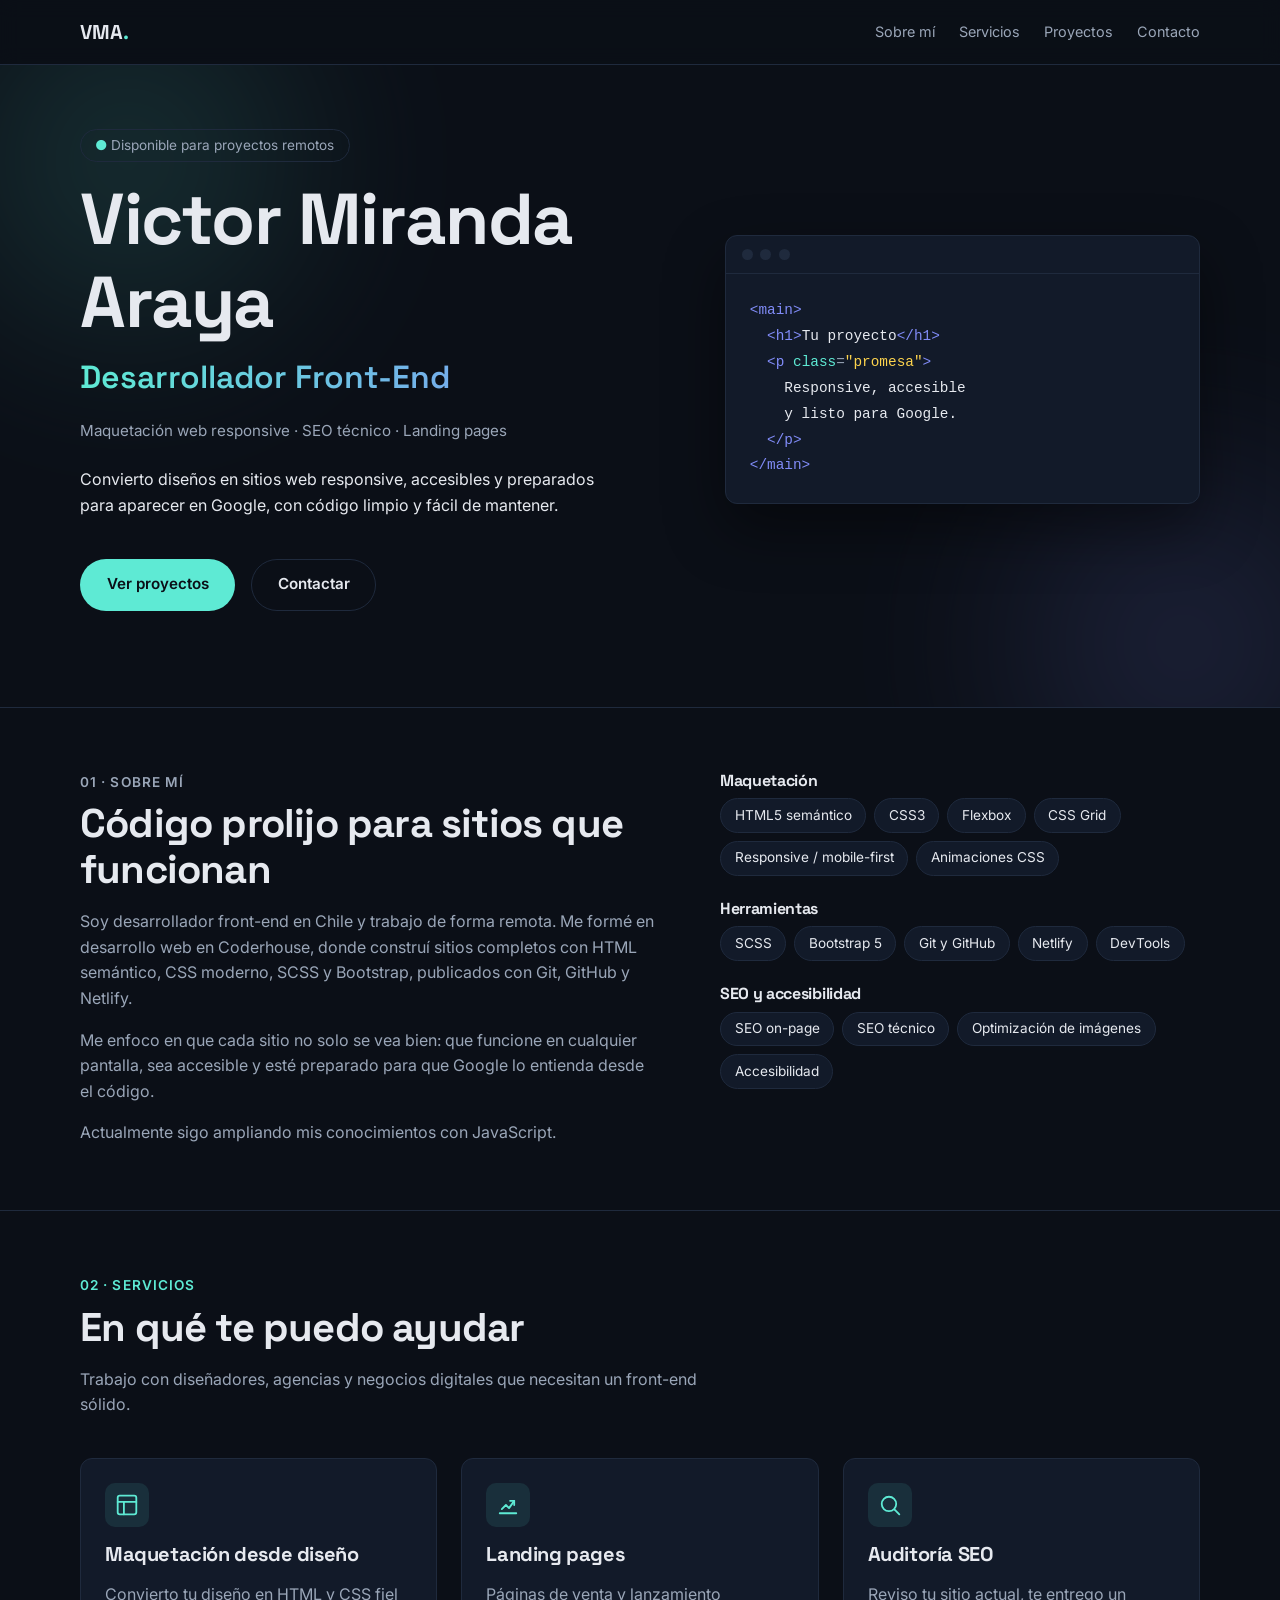
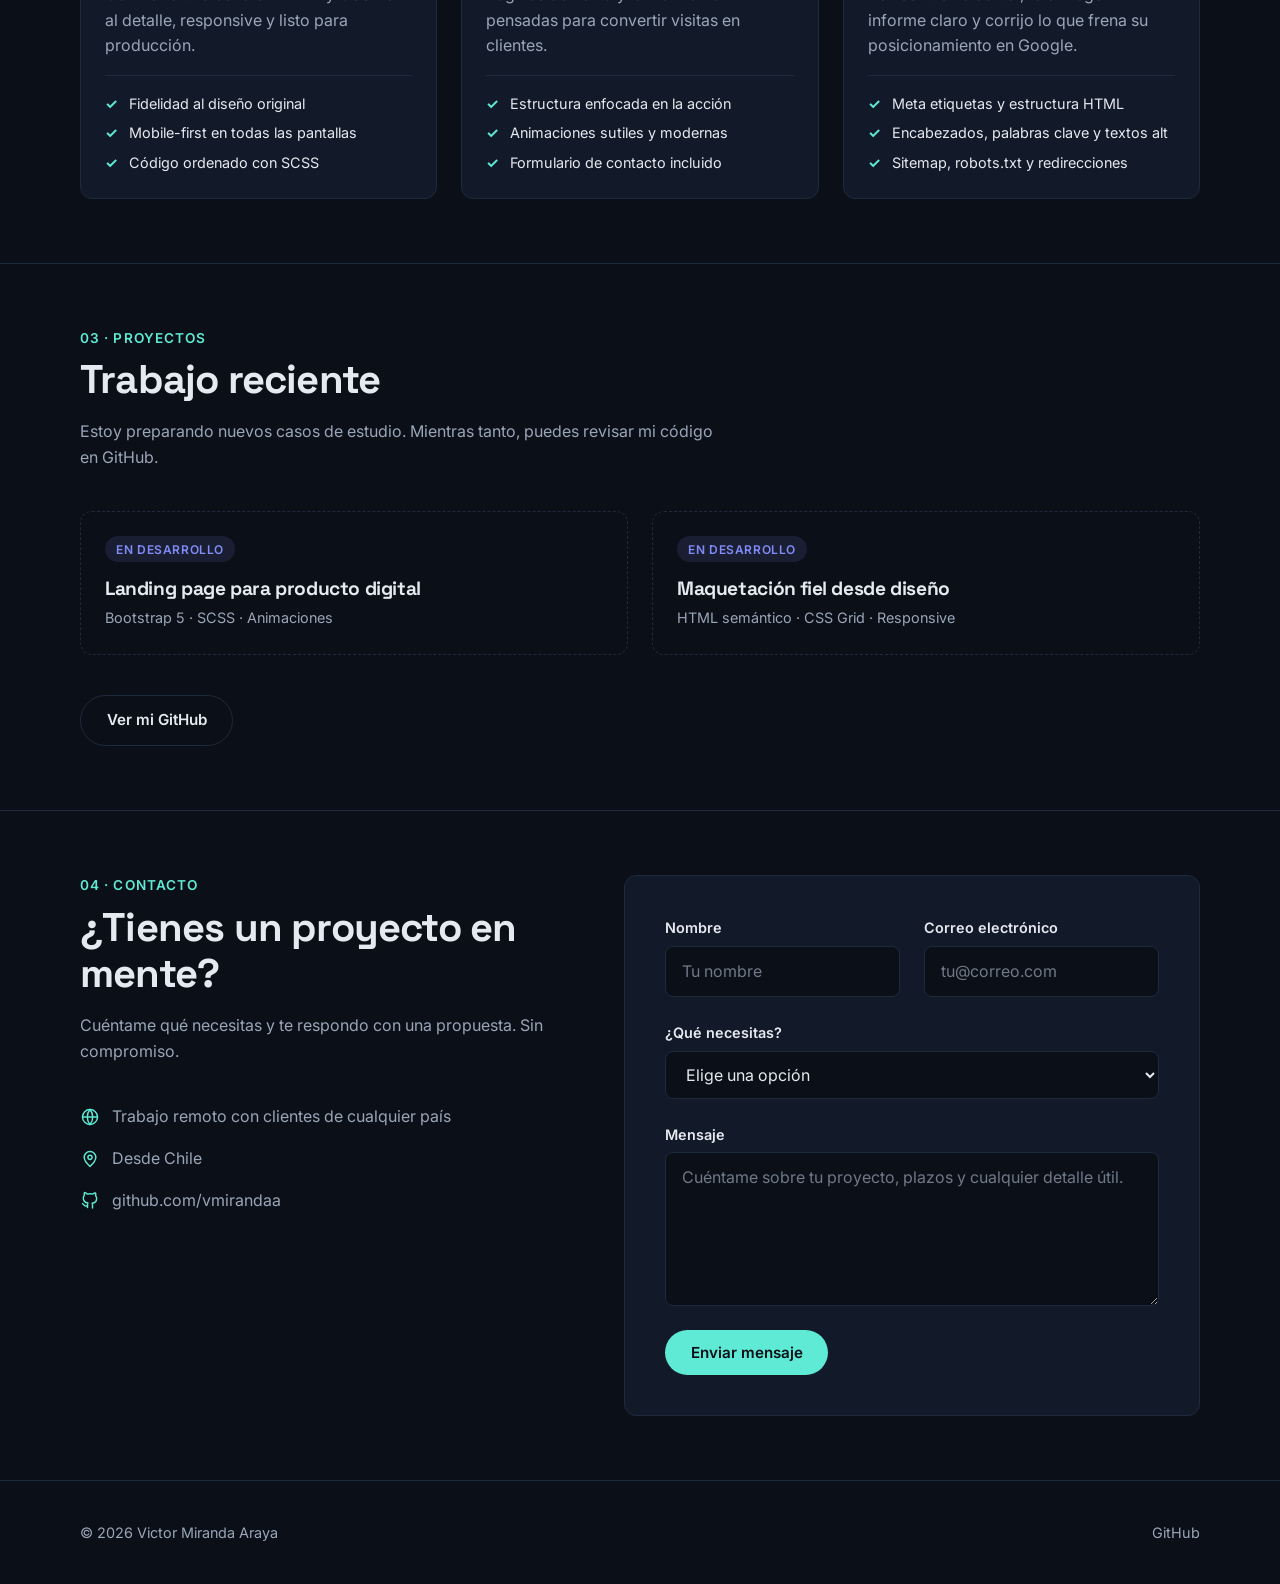
==== index.html @ 91bdde07 "Crea portafolio: hero, sobre mí, servicios, proyectos y contacto Sitio estático con HTML semántico y" ====
<!DOCTYPE html>
<html lang="es">
<head>
  <meta charset="UTF-8" />
  <meta name="viewport" content="width=device-width, initial-scale=1.0" />

  <!-- SEO -->
  <title>Victor Miranda Araya | Desarrollador Front-End</title>
  <meta name="description" content="Victor Miranda Araya, desarrollador front-end. Maquetación web responsive desde diseño, landing pages y SEO técnico para sitios accesibles y bien posicionados." />
  <meta name="author" content="Victor Miranda Araya" />
  <!-- TODO: actualizar la URL cuando el sitio esté publicado en Netlify -->
  <link rel="canonical" href="https://victormiranda.netlify.app/" />

  <!-- Vista previa al compartir el enlace (LinkedIn, WhatsApp, etc.) -->
  <meta property="og:type" content="website" />
  <meta property="og:title" content="Victor Miranda Araya | Desarrollador Front-End" />
  <meta property="og:description" content="Maquetación web responsive, landing pages y SEO técnico." />
  <meta property="og:url" content="https://victormiranda.netlify.app/" />
  <meta property="og:locale" content="es_CL" />

  <meta name="theme-color" content="#0b0f17" />
  <link rel="icon" href="img/favicon.svg" type="image/svg+xml" />

  <!-- Google Fonts: 2 familias (títulos y cuerpo) -->
  <link rel="preconnect" href="https://fonts.googleapis.com" />
  <link rel="preconnect" href="https://fonts.gstatic.com" crossorigin />
  <link href="https://fonts.googleapis.com/css2?family=Inter:wght@400;600&family=Space+Grotesk:wght@600;700&display=swap" rel="stylesheet" />

  <!-- Librerías primero, mis estilos después (para poder sobrescribirlas) -->
  <link rel="stylesheet" href="https://unpkg.com/aos@2.3.4/dist/aos.css" />
  <link rel="stylesheet" href="css/styles.css" />
</head>
<body>

  <header class="header">
    <div class="header__inner">
      <a href="#inicio" class="header__logo" aria-label="Victor Miranda Araya, ir al inicio">VMA<span>.</span></a>
      <nav aria-label="Navegación principal">
        <ul class="nav__list">
          <li><a href="#sobre-mi" class="nav__link">Sobre mí</a></li>
          <li><a href="#servicios" class="nav__link">Servicios</a></li>
          <li><a href="#proyectos" class="nav__link">Proyectos</a></li>
          <li><a href="#contacto" class="nav__link">Contacto</a></li>
        </ul>
      </nav>
    </div>
  </header>

  <main>
    <!-- ===== HERO ===== -->
    <section class="hero" id="inicio">
      <div class="hero__inner">
        <div class="hero__content">
          <p class="hero__eyebrow"><span>●</span> Disponible para proyectos remotos</p>
          <h1 class="hero__title">Victor Miranda Araya</h1>
          <p class="hero__role">Desarrollador Front-End</p>
          <p class="hero__specialties">Maquetación web responsive · SEO técnico · Landing pages</p>
          <div>
            <p class="hero__text">Convierto diseños en sitios web responsive, accesibles y preparados para aparecer en Google, con código limpio y fácil de mantener.</p>
            <div class="hero__actions">
              <a href="#proyectos" class="btn btn--primary">Ver proyectos</a>
              <a href="#contacto" class="btn btn--outline">Contactar</a>
            </div>
          </div>
        </div>

        <!-- Decorativa: aria-hidden para que los lectores de pantalla la ignoren -->
        <div class="code-card" aria-hidden="true">
          <div class="code-card__bar"><span></span><span></span><span></span></div>
<pre><code><span class="tag">&lt;main&gt;</span>
  <span class="tag">&lt;h1&gt;</span><span class="txt">Tu proyecto</span><span class="tag">&lt;/h1&gt;</span>
  <span class="tag">&lt;p</span> <span class="attr">class</span>=<span class="str">"promesa"</span><span class="tag">&gt;</span>
    <span class="txt">Responsive, accesible</span>
    <span class="txt">y listo para Google.</span>
  <span class="tag">&lt;/p&gt;</span>
<span class="tag">&lt;/main&gt;</span></code></pre>
        </div>
      </div>
    </section>

    <!-- ===== SOBRE MÍ ===== -->
    <section class="section" id="sobre-mi">
      <div class="section__inner about">
        <div class="about__text">
          <p class="section__label" data-aos="fade-up">01 · Sobre mí</p>
          <h2 class="section__title" data-aos="fade-up">Código prolijo para sitios que funcionan</h2>
          <div data-aos="fade-up" data-aos-delay="100">
            <p>Soy desarrollador front-end en Chile y trabajo de forma remota. Me formé en desarrollo web en Coderhouse, donde construí sitios completos con HTML semántico, CSS moderno, SCSS y Bootstrap, publicados con Git, GitHub y Netlify.</p>
            <p>Me enfoco en que cada sitio no solo se vea bien: que funcione en cualquier pantalla, sea accesible y esté preparado para que Google lo entienda desde el código.</p>
            <p>Actualmente sigo ampliando mis conocimientos con JavaScript.</p>
          </div>
        </div>

        <div class="about__skills" data-aos="fade-up" data-aos-delay="200">
          <div class="skill-group">
            <h3 class="skill-group__title">Maquetación</h3>
            <ul class="skill-group__list">
              <li>HTML5 semántico</li>
              <li>CSS3</li>
              <li>Flexbox</li>
              <li>CSS Grid</li>
              <li>Responsive / mobile-first</li>
              <li>Animaciones CSS</li>
            </ul>
          </div>
          <div class="skill-group">
            <h3 class="skill-group__title">Herramientas</h3>
            <ul class="skill-group__list">
              <li>SCSS</li>
              <li>Bootstrap 5</li>
              <li>Git y GitHub</li>
              <li>Netlify</li>
              <li>DevTools</li>
            </ul>
          </div>
          <div class="skill-group">
            <h3 class="skill-group__title">SEO y accesibilidad</h3>
            <ul class="skill-group__list">
              <li>SEO on-page</li>
              <li>SEO técnico</li>
              <li>Optimización de imágenes</li>
              <li>Accesibilidad</li>
            </ul>
          </div>
        </div>
      </div>
    </section>

    <!-- ===== SERVICIOS ===== -->
    <section class="section" id="servicios">
      <div class="section__inner">
        <p class="section__label" data-aos="fade-up">02 · Servicios</p>
        <h2 class="section__title" data-aos="fade-up">En qué te puedo ayudar</h2>
        <p class="section__lead" data-aos="fade-up" data-aos-delay="100">Trabajo con diseñadores, agencias y negocios digitales que necesitan un front-end sólido.</p>

        <div class="services">
          <article class="service-card" data-aos="fade-up" data-aos-delay="100">
            <svg class="service-card__icon" viewBox="0 0 24 24" aria-hidden="true">
              <rect x="3" y="3" width="18" height="18" rx="2" />
              <path d="M3 9h18M9 21V9" />
            </svg>
            <h3 class="service-card__title">Maquetación desde diseño</h3>
            <p class="service-card__text">Convierto tu diseño en HTML y CSS fiel al detalle, responsive y listo para producción.</p>
            <ul class="service-card__list">
              <li>Fidelidad al diseño original</li>
              <li>Mobile-first en todas las pantallas</li>
              <li>Código ordenado con SCSS</li>
            </ul>
          </article>

          <article class="service-card" data-aos="fade-up" data-aos-delay="200">
            <svg class="service-card__icon" viewBox="0 0 24 24" aria-hidden="true">
              <path d="M4 20h16M6 16l4-4 3 3 5-7" />
              <path d="M14 8h4v4" />
            </svg>
            <h3 class="service-card__title">Landing pages</h3>
            <p class="service-card__text">Páginas de venta y lanzamiento pensadas para convertir visitas en clientes.</p>
            <ul class="service-card__list">
              <li>Estructura enfocada en la acción</li>
              <li>Animaciones sutiles y modernas</li>
              <li>Formulario de contacto incluido</li>
            </ul>
          </article>

          <article class="service-card" data-aos="fade-up" data-aos-delay="300">
            <svg class="service-card__icon" viewBox="0 0 24 24" aria-hidden="true">
              <circle cx="11" cy="11" r="7" />
              <path d="M21 21l-4.5-4.5" />
            </svg>
            <h3 class="service-card__title">Auditoría SEO</h3>
            <p class="service-card__text">Reviso tu sitio actual, te entrego un informe claro y corrijo lo que frena su posicionamiento en Google.</p>
            <ul class="service-card__list">
              <li>Meta etiquetas y estructura HTML</li>
              <li>Encabezados, palabras clave y textos alt</li>
              <li>Sitemap, robots.txt y redirecciones</li>
            </ul>
          </article>
        </div>
      </div>
    </section>

    <!-- ===== PROYECTOS ===== -->
    <section class="section" id="proyectos">
      <div class="section__inner">
        <p class="section__label" data-aos="fade-up">03 · Proyectos</p>
        <h2 class="section__title" data-aos="fade-up">Trabajo reciente</h2>
        <p class="section__lead" data-aos="fade-up" data-aos-delay="100">Estoy preparando nuevos casos de estudio. Mientras tanto, puedes revisar mi código en GitHub.</p>

        <div class="projects">
          <article class="project-card project-card--soon" data-aos="fade-up" data-aos-delay="100">
            <p class="project-card__tag">En desarrollo</p>
            <h3 class="project-card__title">Landing page para producto digital</h3>
            <p class="project-card__text">Bootstrap 5 · SCSS · Animaciones</p>
          </article>
          <article class="project-card project-card--soon" data-aos="fade-up" data-aos-delay="200">
            <p class="project-card__tag">En desarrollo</p>
            <h3 class="project-card__title">Maquetación fiel desde diseño</h3>
            <p class="project-card__text">HTML semántico · CSS Grid · Responsive</p>
          </article>
        </div>

        <a href="https://github.com/vmirandaa" class="btn btn--outline projects__cta" target="_blank" rel="noopener noreferrer" data-aos="fade-up">Ver mi GitHub</a>
      </div>
    </section>

    <!-- ===== CONTACTO ===== -->
    <section class="section" id="contacto">
      <div class="section__inner contact">
        <div class="contact__info">
          <p class="section__label" data-aos="fade-up">04 · Contacto</p>
          <h2 class="section__title" data-aos="fade-up">¿Tienes un proyecto en mente?</h2>
          <p class="section__lead" data-aos="fade-up" data-aos-delay="100">Cuéntame qué necesitas y te respondo con una propuesta. Sin compromiso.</p>

          <ul class="contact__details" data-aos="fade-up" data-aos-delay="200">
            <li>
              <svg viewBox="0 0 24 24" aria-hidden="true"><circle cx="12" cy="12" r="9" /><path d="M3 12h18M12 3a14 14 0 0 1 0 18M12 3a14 14 0 0 0 0 18" /></svg>
              <span>Trabajo remoto con clientes de cualquier país</span>
            </li>
            <li>
              <svg viewBox="0 0 24 24" aria-hidden="true"><path d="M12 21s-7-6.2-7-11a7 7 0 0 1 14 0c0 4.8-7 11-7 11z" /><circle cx="12" cy="10" r="2.5" /></svg>
              <span>Desde Chile</span>
            </li>
            <li>
              <svg viewBox="0 0 24 24" aria-hidden="true"><path d="M9 19c-4 1.5-4-2-6-2.5m12 5v-3.5c0-1 .1-1.4-.5-2 2.8-.3 5.5-1.4 5.5-6a4.6 4.6 0 0 0-1.3-3.2 4.2 4.2 0 0 0-.1-3.2s-1.1-.3-3.5 1.3a12 12 0 0 0-6.2 0C6.5 2.8 5.4 3.1 5.4 3.1a4.2 4.2 0 0 0-.1 3.2A4.6 4.6 0 0 0 4 9.5c0 4.6 2.7 5.7 5.5 6-.6.6-.6 1.2-.5 2V21" /></svg>
              <a href="https://github.com/vmirandaa" target="_blank" rel="noopener noreferrer">github.com/vmirandaa</a>
            </li>
          </ul>
        </div>

        <!-- Formulario con Formspree: funciona sin JavaScript. -->
        <form class="contact-form" action="https://formspree.io/f/mbgoowod" method="post" data-aos="fade-up" data-aos-delay="200">
          <input type="hidden" name="_subject" value="Nuevo mensaje desde el portafolio" />
          <!-- Trampa anti-spam: invisible para personas, los bots la rellenan -->
          <input type="text" name="_gotcha" class="contact-form__trap" tabindex="-1" autocomplete="off" aria-hidden="true" />

          <div class="contact-form__row">
            <div class="contact-form__field">
              <label for="nombre">Nombre</label>
              <input type="text" id="nombre" name="nombre" autocomplete="name" placeholder="Tu nombre" required />
            </div>
            <div class="contact-form__field">
              <label for="email">Correo electrónico</label>
              <input type="email" id="email" name="email" autocomplete="email" placeholder="tu@correo.com" required />
            </div>
          </div>

          <div class="contact-form__field">
            <label for="servicio">¿Qué necesitas?</label>
            <select id="servicio" name="servicio" required>
              <option value="" disabled selected>Elige una opción</option>
              <option>Maquetación desde diseño</option>
              <option>Landing page</option>
              <option>Auditoría SEO</option>
              <option>Otro</option>
            </select>
          </div>

          <div class="contact-form__field">
            <label for="mensaje">Mensaje</label>
            <textarea id="mensaje" name="mensaje" rows="5" placeholder="Cuéntame sobre tu proyecto, plazos y cualquier detalle útil." required></textarea>
          </div>

          <button type="submit" class="btn btn--primary contact-form__submit">Enviar mensaje</button>
        </form>
      </div>
    </section>
  </main>

  <footer class="footer">
    <div class="footer__inner">
      <p>&copy; 2026 Victor Miranda Araya</p>
      <a href="https://github.com/vmirandaa" class="footer__link" target="_blank" rel="noopener noreferrer">GitHub</a>
    </div>
  </footer>

  <script src="https://unpkg.com/aos@2.3.4/dist/aos.js"></script>
  <script>
    AOS.init({ once: true, duration: 600, easing: 'ease-out' });
  </script>
</body>
</html>
---- css/styles.css ----
@charset "UTF-8";
*,
*::before,
*::after {
  margin: 0;
  padding: 0;
  box-sizing: border-box;
}

html {
  scroll-behavior: smooth;
  scroll-padding-top: 5rem;
}

body {
  font-family: "Inter", system-ui, sans-serif;
  font-size: 1rem;
  line-height: 1.6;
  color: #e6e9ef;
  background-color: #0b0f17;
  -webkit-font-smoothing: antialiased;
}

h1,
h2,
h3 {
  font-family: "Space Grotesk", system-ui, sans-serif;
  line-height: 1.15;
  letter-spacing: -0.02em;
}

img,
svg {
  display: block;
  max-width: 100%;
}

a {
  color: inherit;
  text-decoration: none;
}

:focus-visible {
  outline: 2px solid #5eead4;
  outline-offset: 3px;
  border-radius: 4px;
}

.container {
  width: min(100% - 2rem, 1120px);
  margin-inline: auto;
}

.visually-hidden {
  position: absolute;
  width: 1px;
  height: 1px;
  overflow: hidden;
  clip: rect(0 0 0 0);
  white-space: nowrap;
}

.btn {
  display: inline-block;
  padding: 0.8rem 1.6rem;
  border-radius: 999px;
  font-weight: 600;
  font-size: 0.95rem;
  border: 1px solid transparent;
  transition: transform 250ms ease-out, background-color 250ms ease-out, border-color 250ms ease-out, box-shadow 250ms ease-out;
}
.btn:hover, .btn:focus-visible {
  transform: translateY(-2px);
}
.btn:active {
  transform: translateY(0);
}
.btn--primary {
  background-color: #5eead4;
  color: #0b0f17;
}
.btn--primary:hover, .btn--primary:focus-visible {
  box-shadow: 0 8px 24px rgba(94, 234, 212, 0.25);
}
.btn--outline {
  border-color: #1f2a3d;
  color: #e6e9ef;
}
.btn--outline:hover, .btn--outline:focus-visible {
  border-color: #5eead4;
}

@media (prefers-reduced-motion: reduce) {
  *,
  *::before,
  *::after {
    animation-duration: 0.01ms !important;
    animation-iteration-count: 1 !important;
    transition-duration: 0.01ms !important;
    scroll-behavior: auto !important;
  }
}
.header {
  position: sticky;
  top: 0;
  z-index: 10;
  background-color: rgba(11, 15, 23, 0.8);
  backdrop-filter: blur(10px);
  border-bottom: 1px solid #1f2a3d;
}
.header__inner {
  width: min(100% - 2rem, 1120px);
  margin-inline: auto;
  display: flex;
  flex-wrap: wrap;
  justify-content: space-between;
  align-items: center;
  gap: 0.5rem 1.5rem;
  padding-block: 1rem;
}
.header__logo {
  font-family: "Space Grotesk", system-ui, sans-serif;
  font-weight: 700;
  font-size: 1.25rem;
}
.header__logo span {
  color: #5eead4;
}

.nav__list {
  display: flex;
  flex-wrap: wrap;
  gap: 0.5rem 1.5rem;
  list-style: none;
}
.nav__link {
  font-size: 0.9rem;
  color: #9aa6b8;
  transition: color 250ms ease-out;
}
.nav__link:hover, .nav__link:focus-visible {
  color: #e6e9ef;
}

.hero {
  position: relative;
  overflow: hidden;
  padding-block: 4rem 6rem;
}
.hero::before, .hero::after {
  content: "";
  position: absolute;
  z-index: -1;
  width: 32rem;
  height: 32rem;
  border-radius: 50%;
  filter: blur(80px);
  opacity: 0.18;
  animation: float 14s ease-in-out infinite;
}
.hero::before {
  top: -10rem;
  left: -8rem;
  background: radial-gradient(circle, #5eead4, transparent 70%);
}
.hero::after {
  bottom: -12rem;
  right: -10rem;
  background: radial-gradient(circle, #818cf8, transparent 70%);
  animation-delay: -7s;
}
.hero__inner {
  width: min(100% - 2rem, 1120px);
  margin-inline: auto;
  display: grid;
  gap: 2.5rem;
  align-items: center;
}
@media (min-width: 1024px) {
  .hero__inner {
    grid-template-columns: 1.1fr 0.9fr;
    gap: 4rem;
  }
}
.hero__content > * {
  opacity: 0;
  animation: fade-in-up 600ms ease-out forwards;
}
.hero__content > *:nth-child(1) {
  animation-delay: 100ms;
}
.hero__content > *:nth-child(2) {
  animation-delay: 200ms;
}
.hero__content > *:nth-child(3) {
  animation-delay: 300ms;
}
.hero__content > *:nth-child(4) {
  animation-delay: 400ms;
}
.hero__content > *:nth-child(5) {
  animation-delay: 500ms;
}
.hero__eyebrow {
  display: inline-block;
  margin-bottom: 1rem;
  padding: 0.3rem 0.9rem;
  border: 1px solid #1f2a3d;
  border-radius: 999px;
  font-size: 0.85rem;
  color: #9aa6b8;
}
.hero__eyebrow span {
  color: #5eead4;
}
.hero__title {
  font-size: clamp(2.75rem, 8vw, 4.5rem);
  margin-bottom: 0.5rem;
}
.hero__role {
  font-family: "Space Grotesk", system-ui, sans-serif;
  font-size: clamp(1.4rem, 4vw, 2rem);
  font-weight: 600;
  margin-bottom: 1rem;
  background: linear-gradient(90deg, #5eead4, #818cf8);
  -webkit-background-clip: text;
  background-clip: text;
  color: transparent;
}
.hero__specialties {
  font-size: 0.95rem;
  color: #9aa6b8;
  margin-bottom: 1.5rem;
}
.hero__text {
  max-width: 34rem;
  margin-bottom: 2.5rem;
}
.hero__actions {
  display: flex;
  flex-wrap: wrap;
  gap: 1rem;
}

.code-card {
  background-color: #121a29;
  border: 1px solid #1f2a3d;
  border-radius: 12px;
  box-shadow: 0 24px 60px rgba(0, 0, 0, 0.45);
  overflow: hidden;
  opacity: 0;
  animation: fade-in-up 700ms ease-out 500ms forwards;
  transition: transform 400ms ease-out;
}
@media (min-width: 1024px) {
  .code-card {
    transform: perspective(1000px) rotateY(-8deg);
  }
  .code-card:hover {
    transform: perspective(1000px) rotateY(0deg);
  }
}
.code-card__bar {
  display: flex;
  gap: 0.45rem;
  padding: 0.8rem 1rem;
  border-bottom: 1px solid #1f2a3d;
}
.code-card__bar span {
  width: 0.7rem;
  height: 0.7rem;
  border-radius: 50%;
  background-color: #1f2a3d;
}
.code-card pre {
  padding: 1.5rem;
  overflow-x: auto;
  font-family: "Consolas", "Courier New", monospace;
  font-size: 0.9rem;
  line-height: 1.8;
  color: #9aa6b8;
}
.code-card .tag {
  color: #818cf8;
}
.code-card .attr {
  color: #5eead4;
}
.code-card .str {
  color: #fcd34d;
}
.code-card .txt {
  color: #e6e9ef;
}

@keyframes fade-in-up {
  from {
    opacity: 0;
    transform: translateY(20px);
  }
  to {
    opacity: 1;
    transform: translateY(0);
  }
}
@keyframes float {
  0%, 100% {
    transform: translate(0, 0);
  }
  50% {
    transform: translate(3rem, 2rem);
  }
}
.section {
  padding-block: 4rem;
  border-top: 1px solid #1f2a3d;
}
.section__inner {
  width: min(100% - 2rem, 1120px);
  margin-inline: auto;
}
.section__label {
  font-size: 0.85rem;
  font-weight: 600;
  letter-spacing: 0.08em;
  text-transform: uppercase;
  color: #5eead4;
  margin-bottom: 0.5rem;
}
.section__title {
  font-size: clamp(1.75rem, 5vw, 2.5rem);
  margin-bottom: 1rem;
}
.section__lead {
  color: #9aa6b8;
  max-width: 40rem;
}

.about {
  display: grid;
  gap: 2.5rem;
}
@media (min-width: 1024px) {
  .about {
    grid-template-columns: 1.2fr 1fr;
    gap: 4rem;
    align-items: start;
  }
}
.about__text p {
  color: #9aa6b8;
  max-width: 38rem;
}
.about__text p + p {
  margin-top: 1rem;
}
.about__skills {
  display: grid;
  gap: 1.5rem;
}

.skill-group__title {
  font-size: 1rem;
  margin-bottom: 0.5rem;
}
.skill-group__list {
  display: flex;
  flex-wrap: wrap;
  gap: 0.5rem;
  list-style: none;
}
.skill-group__list li {
  padding: 0.35rem 0.85rem;
  font-size: 0.85rem;
  background-color: #121a29;
  border: 1px solid #1f2a3d;
  border-radius: 999px;
  transition: border-color 250ms ease-out, color 250ms ease-out;
}
.skill-group__list li:hover {
  border-color: #5eead4;
  color: #5eead4;
}

.services {
  display: grid;
  grid-template-columns: repeat(auto-fit, minmax(min(100%, 300px), 1fr));
  gap: 1.5rem;
  margin-top: 2.5rem;
}

.service-card {
  display: flex;
  flex-direction: column;
  gap: 1rem;
  padding: 1.5rem;
  background-color: #121a29;
  border: 1px solid #1f2a3d;
  border-radius: 12px;
  transition: transform 250ms ease-out, border-color 250ms ease-out, box-shadow 250ms ease-out;
}
.service-card:hover {
  transform: translateY(-6px);
  border-color: rgba(94, 234, 212, 0.5);
  box-shadow: 0 16px 40px rgba(0, 0, 0, 0.35);
}
.service-card__icon {
  width: 2.75rem;
  height: 2.75rem;
  padding: 0.6rem;
  border-radius: 10px;
  background-color: rgba(94, 234, 212, 0.1);
  fill: none;
  stroke: #5eead4;
  stroke-width: 1.75;
  stroke-linecap: round;
  stroke-linejoin: round;
}
.service-card__title {
  font-size: 1.25rem;
}
.service-card__text {
  color: #9aa6b8;
}
.service-card__list {
  list-style: none;
  margin-top: auto;
  padding-top: 1rem;
  border-top: 1px solid #1f2a3d;
  font-size: 0.9rem;
}
.service-card__list li {
  position: relative;
  padding-left: 1.5rem;
}
.service-card__list li + li {
  margin-top: 0.4rem;
}
.service-card__list li::before {
  content: "✓";
  position: absolute;
  left: 0;
  color: #5eead4;
  font-weight: 700;
}

.projects {
  display: grid;
  grid-template-columns: repeat(auto-fit, minmax(min(100%, 320px), 1fr));
  gap: 1.5rem;
  margin-top: 2.5rem;
}
.projects__cta {
  margin-top: 2.5rem;
}

.project-card {
  padding: 1.5rem;
  background-color: #121a29;
  border: 1px solid #1f2a3d;
  border-radius: 12px;
}
.project-card--soon {
  background-color: transparent;
  border-style: dashed;
}
.project-card__tag {
  display: inline-block;
  margin-bottom: 1rem;
  padding: 0.2rem 0.7rem;
  font-size: 0.75rem;
  font-weight: 600;
  letter-spacing: 0.05em;
  text-transform: uppercase;
  color: #818cf8;
  background-color: rgba(129, 140, 248, 0.12);
  border-radius: 999px;
}
.project-card__title {
  font-size: 1.2rem;
  margin-bottom: 0.4rem;
}
.project-card__text {
  font-size: 0.9rem;
  color: #9aa6b8;
}

.contact {
  display: grid;
  gap: 2.5rem;
}
@media (min-width: 1024px) {
  .contact {
    grid-template-columns: 1fr 1.2fr;
    gap: 4rem;
    align-items: start;
  }
}
.contact__details {
  list-style: none;
  margin-top: 2.5rem;
  display: grid;
  gap: 1rem;
}
.contact__details li {
  display: flex;
  align-items: center;
  gap: 0.75rem;
  color: #9aa6b8;
}
.contact__details svg {
  flex-shrink: 0;
  width: 1.25rem;
  height: 1.25rem;
  fill: none;
  stroke: #5eead4;
  stroke-width: 1.75;
  stroke-linecap: round;
  stroke-linejoin: round;
}
.contact__details a {
  transition: color 250ms ease-out;
}
.contact__details a:hover, .contact__details a:focus-visible {
  color: #5eead4;
}

.contact-form {
  display: grid;
  gap: 1.5rem;
  padding: 1.5rem;
  background-color: #121a29;
  border: 1px solid #1f2a3d;
  border-radius: 12px;
}
@media (min-width: 768px) {
  .contact-form {
    padding: 2.5rem;
  }
}
.contact-form__row {
  display: grid;
  gap: 1.5rem;
}
@media (min-width: 768px) {
  .contact-form__row {
    grid-template-columns: 1fr 1fr;
  }
}
.contact-form__field {
  display: grid;
  gap: 0.4rem;
}
.contact-form__field label {
  font-size: 0.9rem;
  font-weight: 600;
}
.contact-form__field input,
.contact-form__field select,
.contact-form__field textarea {
  width: 100%;
  padding: 0.75rem 1rem;
  font: inherit;
  color: #e6e9ef;
  background-color: #0b0f17;
  border: 1px solid #1f2a3d;
  border-radius: 8px;
  transition: border-color 250ms ease-out, box-shadow 250ms ease-out;
}
.contact-form__field input::placeholder,
.contact-form__field select::placeholder,
.contact-form__field textarea::placeholder {
  color: rgba(154, 166, 184, 0.7);
}
.contact-form__field input:focus,
.contact-form__field select:focus,
.contact-form__field textarea:focus {
  outline: none;
  border-color: #5eead4;
  box-shadow: 0 0 0 3px rgba(94, 234, 212, 0.2);
}
.contact-form__field input:user-invalid,
.contact-form__field select:user-invalid,
.contact-form__field textarea:user-invalid {
  border-color: #f87171;
}
.contact-form__field select {
  cursor: pointer;
}
.contact-form__field textarea {
  resize: vertical;
  min-height: 8rem;
}
.contact-form__submit {
  justify-self: start;
  border: none;
  cursor: pointer;
  font-family: inherit;
}
.contact-form__trap {
  position: absolute;
  left: -9999px;
}

.footer {
  border-top: 1px solid #1f2a3d;
  padding-block: 2.5rem;
}
.footer__inner {
  width: min(100% - 2rem, 1120px);
  margin-inline: auto;
  display: flex;
  flex-direction: column;
  align-items: center;
  gap: 1rem;
  text-align: center;
  font-size: 0.9rem;
  color: #9aa6b8;
}
@media (min-width: 768px) {
  .footer__inner {
    flex-direction: row;
    justify-content: space-between;
  }
}
.footer__link {
  transition: color 250ms ease-out;
}
.footer__link:hover, .footer__link:focus-visible {
  color: #5eead4;
}
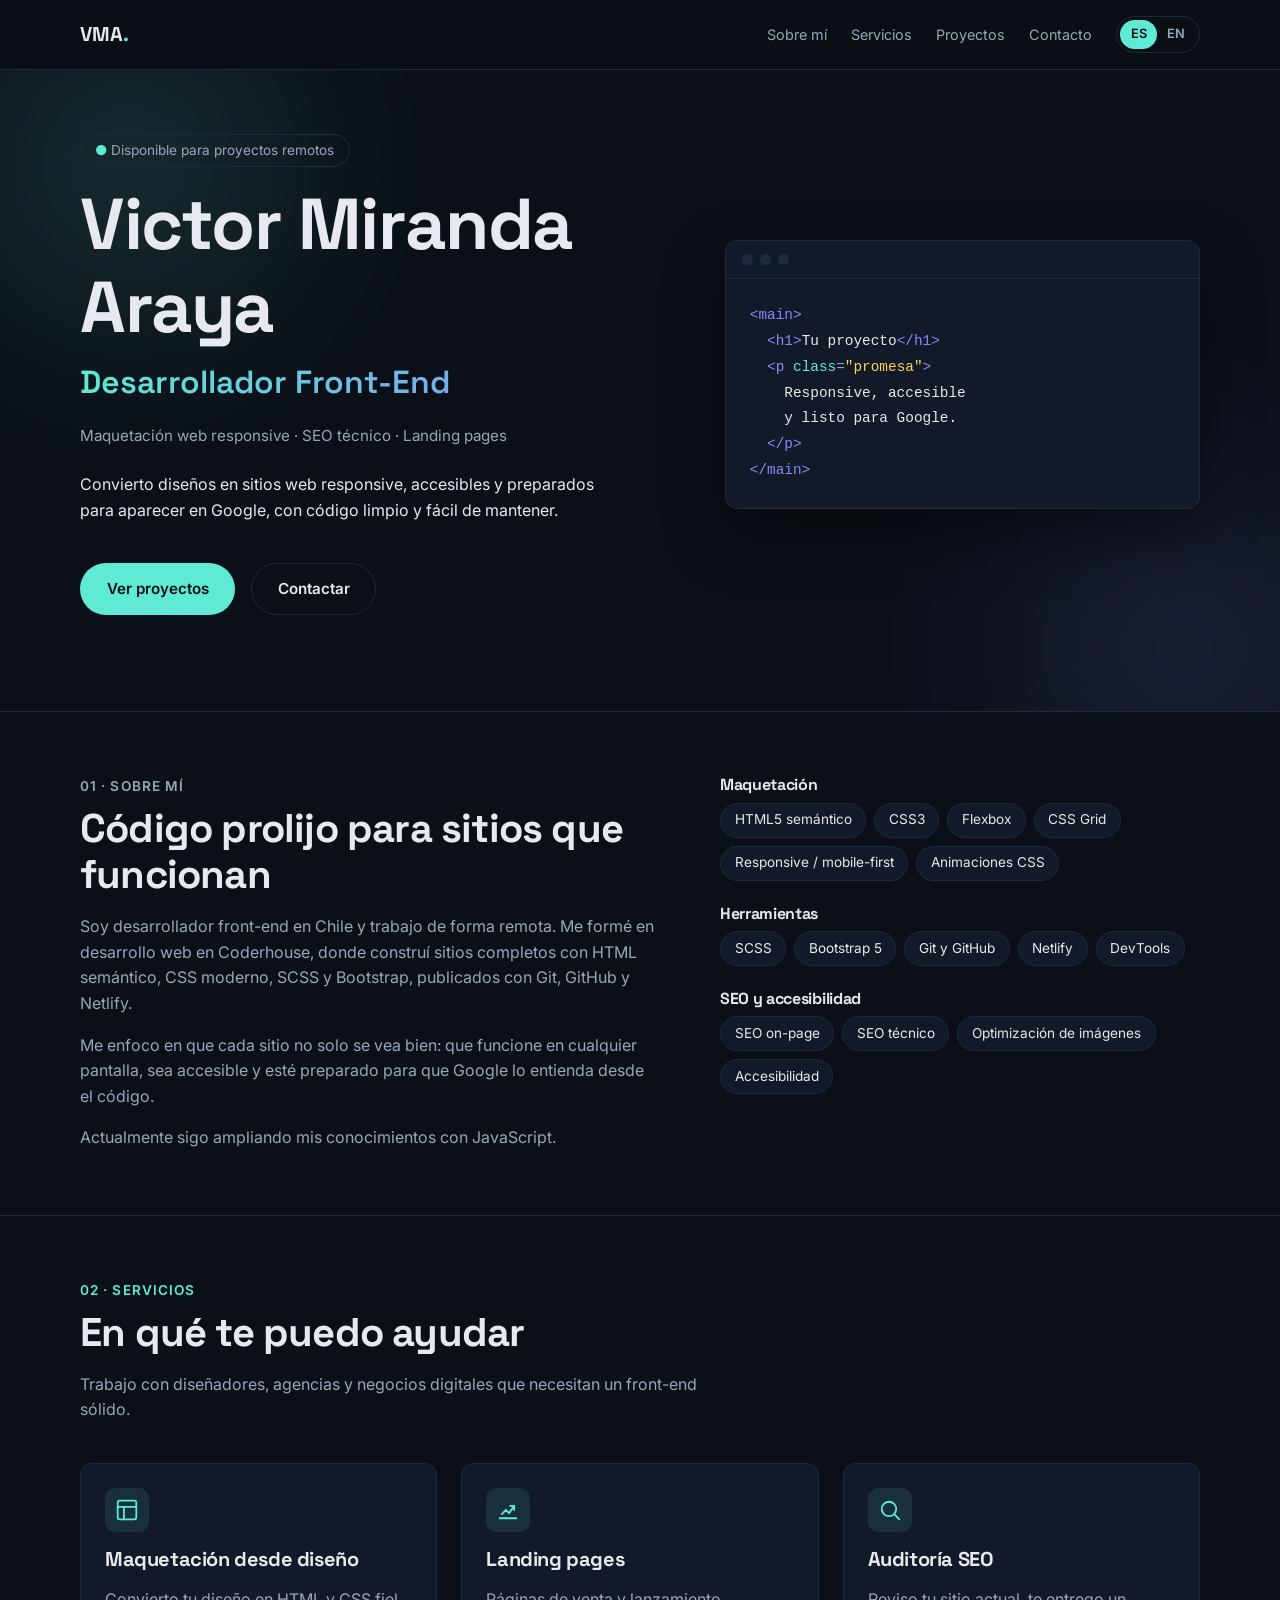
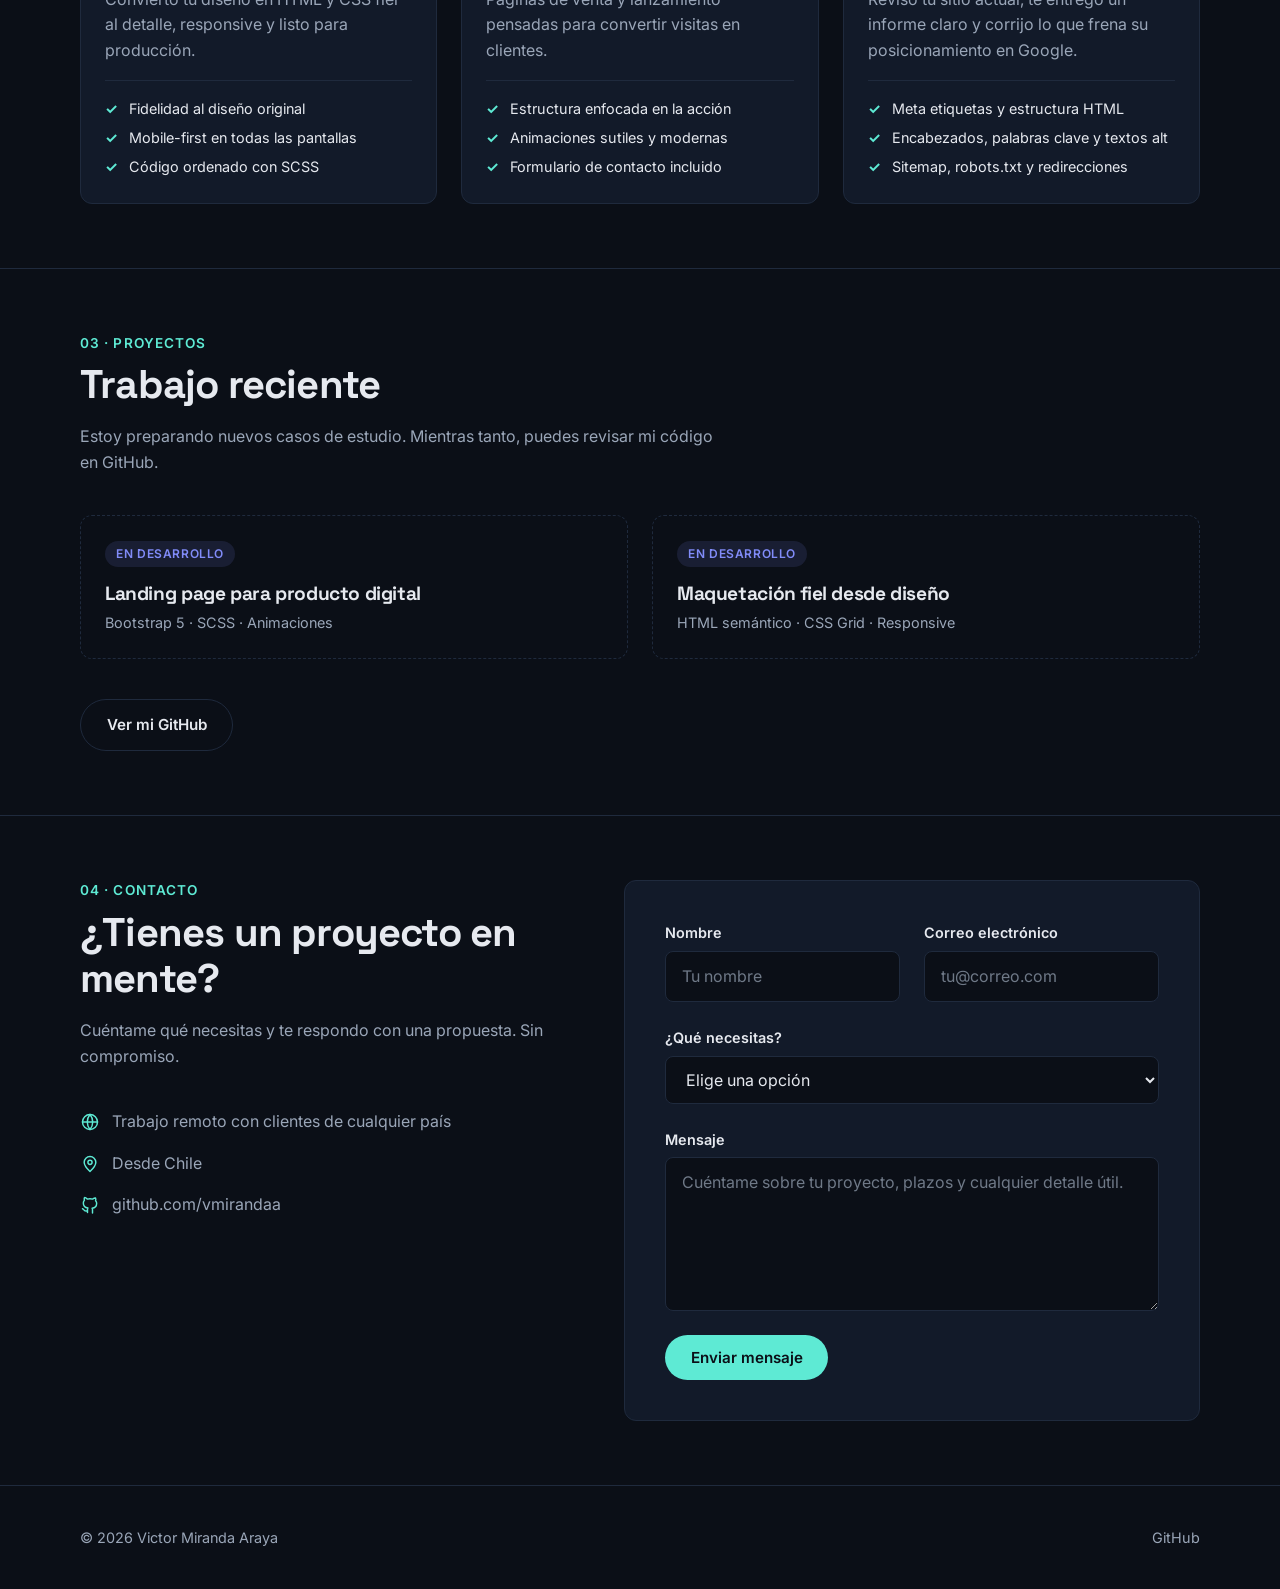
==== commit b81e2615: "Agrega versión en inglés con selector de idioma Nueva página /en/ con todo el contenido traducido, s" ====
--- a/index.html
+++ b/index.html
@@ -10,6 +10,10 @@
   <meta name="author" content="Victor Miranda Araya" />
   <!-- TODO: actualizar la URL cuando el sitio esté publicado en Netlify -->
   <link rel="canonical" href="https://victormiranda.netlify.app/" />
+  <!-- Versiones por idioma: le dicen a Google que /en/ es la traducción de esta página -->
+  <link rel="alternate" hreflang="es" href="https://victormiranda.netlify.app/" />
+  <link rel="alternate" hreflang="en" href="https://victormiranda.netlify.app/en/" />
+  <link rel="alternate" hreflang="x-default" href="https://victormiranda.netlify.app/" />
 
   <!-- Vista previa al compartir el enlace (LinkedIn, WhatsApp, etc.) -->
   <meta property="og:type" content="website" />
@@ -17,6 +21,7 @@
   <meta property="og:description" content="Maquetación web responsive, landing pages y SEO técnico." />
   <meta property="og:url" content="https://victormiranda.netlify.app/" />
   <meta property="og:locale" content="es_CL" />
+  <meta property="og:locale:alternate" content="en_US" />
 
   <meta name="theme-color" content="#0b0f17" />
   <link rel="icon" href="img/favicon.svg" type="image/svg+xml" />
@@ -43,6 +48,11 @@
           <li><a href="#contacto" class="nav__link">Contacto</a></li>
         </ul>
       </nav>
+      <!-- Selector de idioma: sin JavaScript, enlaza a la otra versión -->
+      <div class="lang-switch">
+        <span class="lang-switch__item lang-switch__item--active" aria-current="page">ES</span>
+        <a href="en/" class="lang-switch__item" hreflang="en" lang="en" aria-label="English version">EN</a>
+      </div>
     </div>
   </header>
 
--- a/css/styles.css
+++ b/css/styles.css
@@ -125,6 +125,49 @@
 }
 .header__logo span {
   color: #5eead4;
+}
+
+.header__inner > nav {
+  order: 3;
+  flex-basis: 100%;
+}
+@media (min-width: 768px) {
+  .header__inner > nav {
+    order: 2;
+    flex-basis: auto;
+    margin-left: auto;
+  }
+}
+
+.lang-switch {
+  order: 2;
+  display: flex;
+  padding: 0.2rem;
+  border: 1px solid #1f2a3d;
+  border-radius: 999px;
+  font-size: 0.8rem;
+  font-weight: 600;
+}
+@media (min-width: 768px) {
+  .lang-switch {
+    order: 3;
+  }
+}
+.lang-switch__item {
+  padding: 0.25rem 0.65rem;
+  border-radius: 999px;
+  color: #9aa6b8;
+  transition: color 250ms ease-out, background-color 250ms ease-out;
+}
+.lang-switch__item:hover, .lang-switch__item:focus-visible {
+  color: #e6e9ef;
+}
+.lang-switch__item--active {
+  background-color: #5eead4;
+  color: #0b0f17;
+}
+.lang-switch__item--active:hover {
+  color: #0b0f17;
 }
 
 .nav__list {
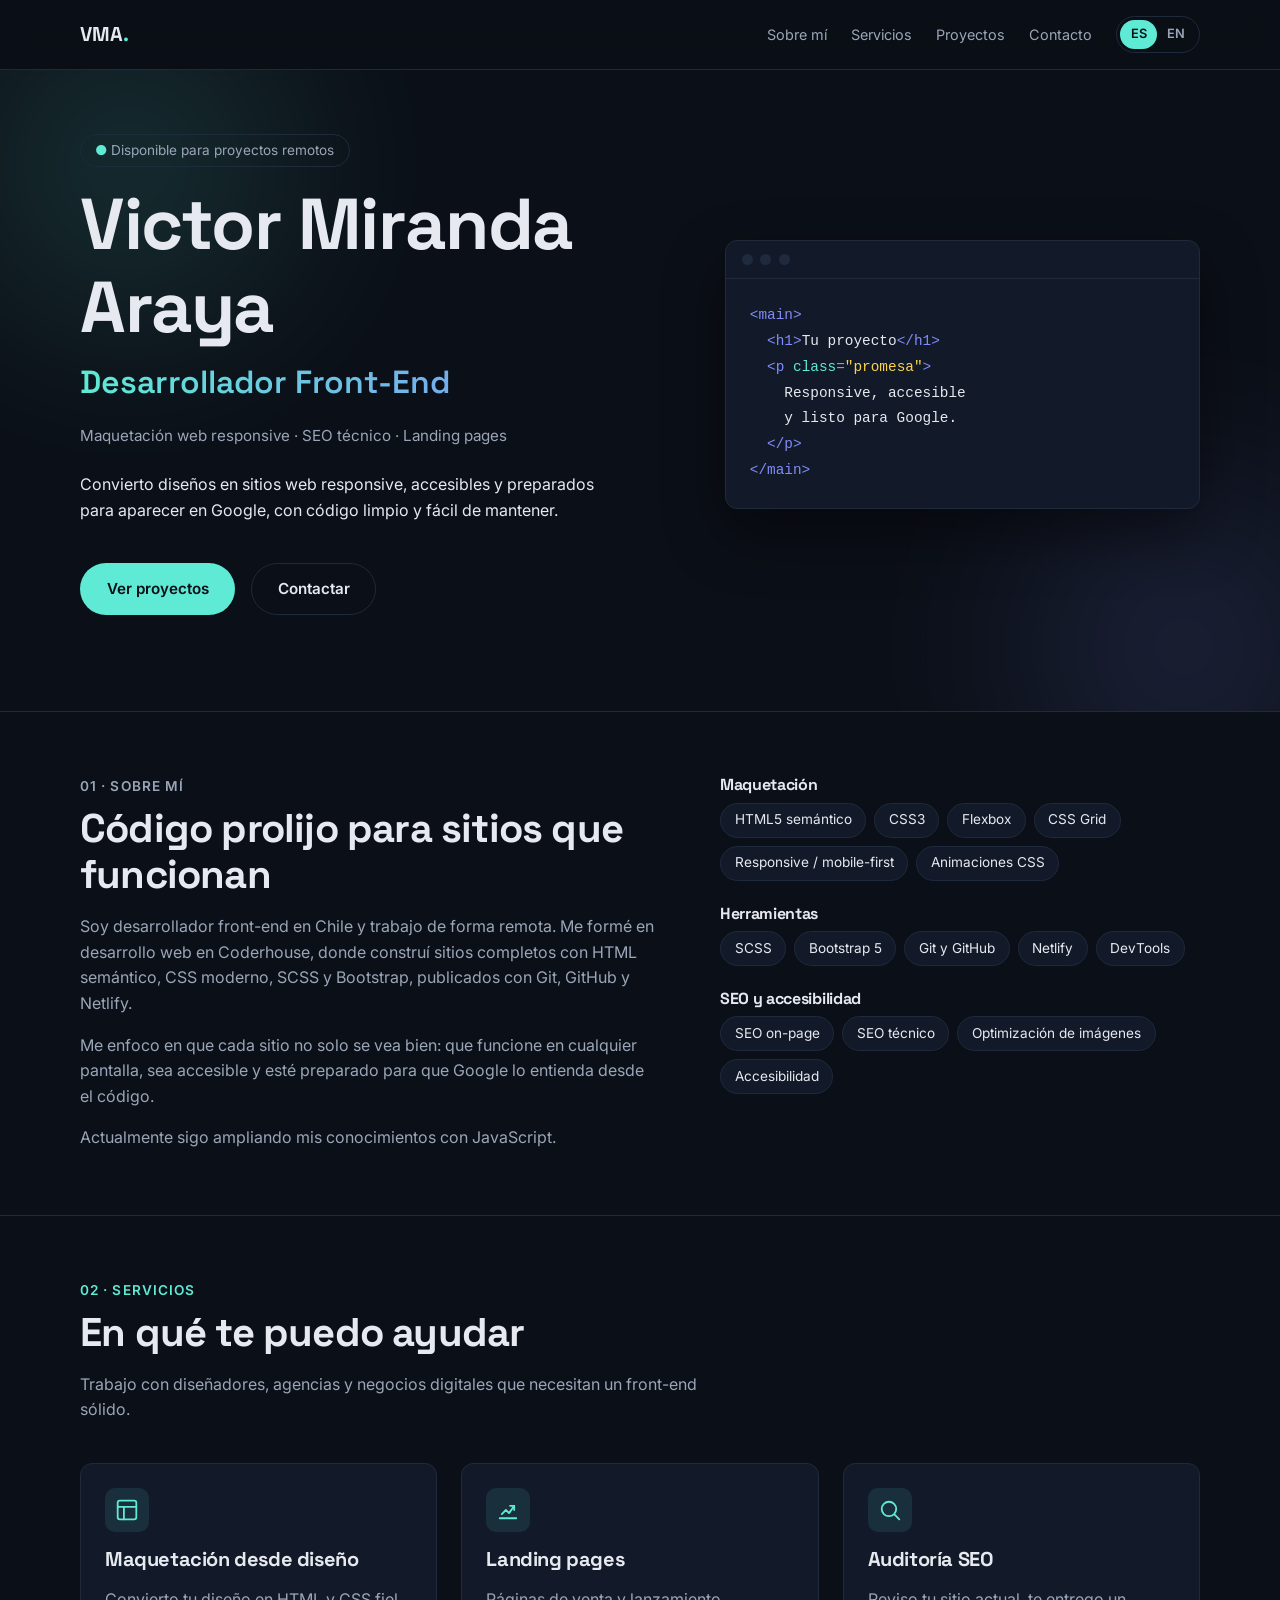
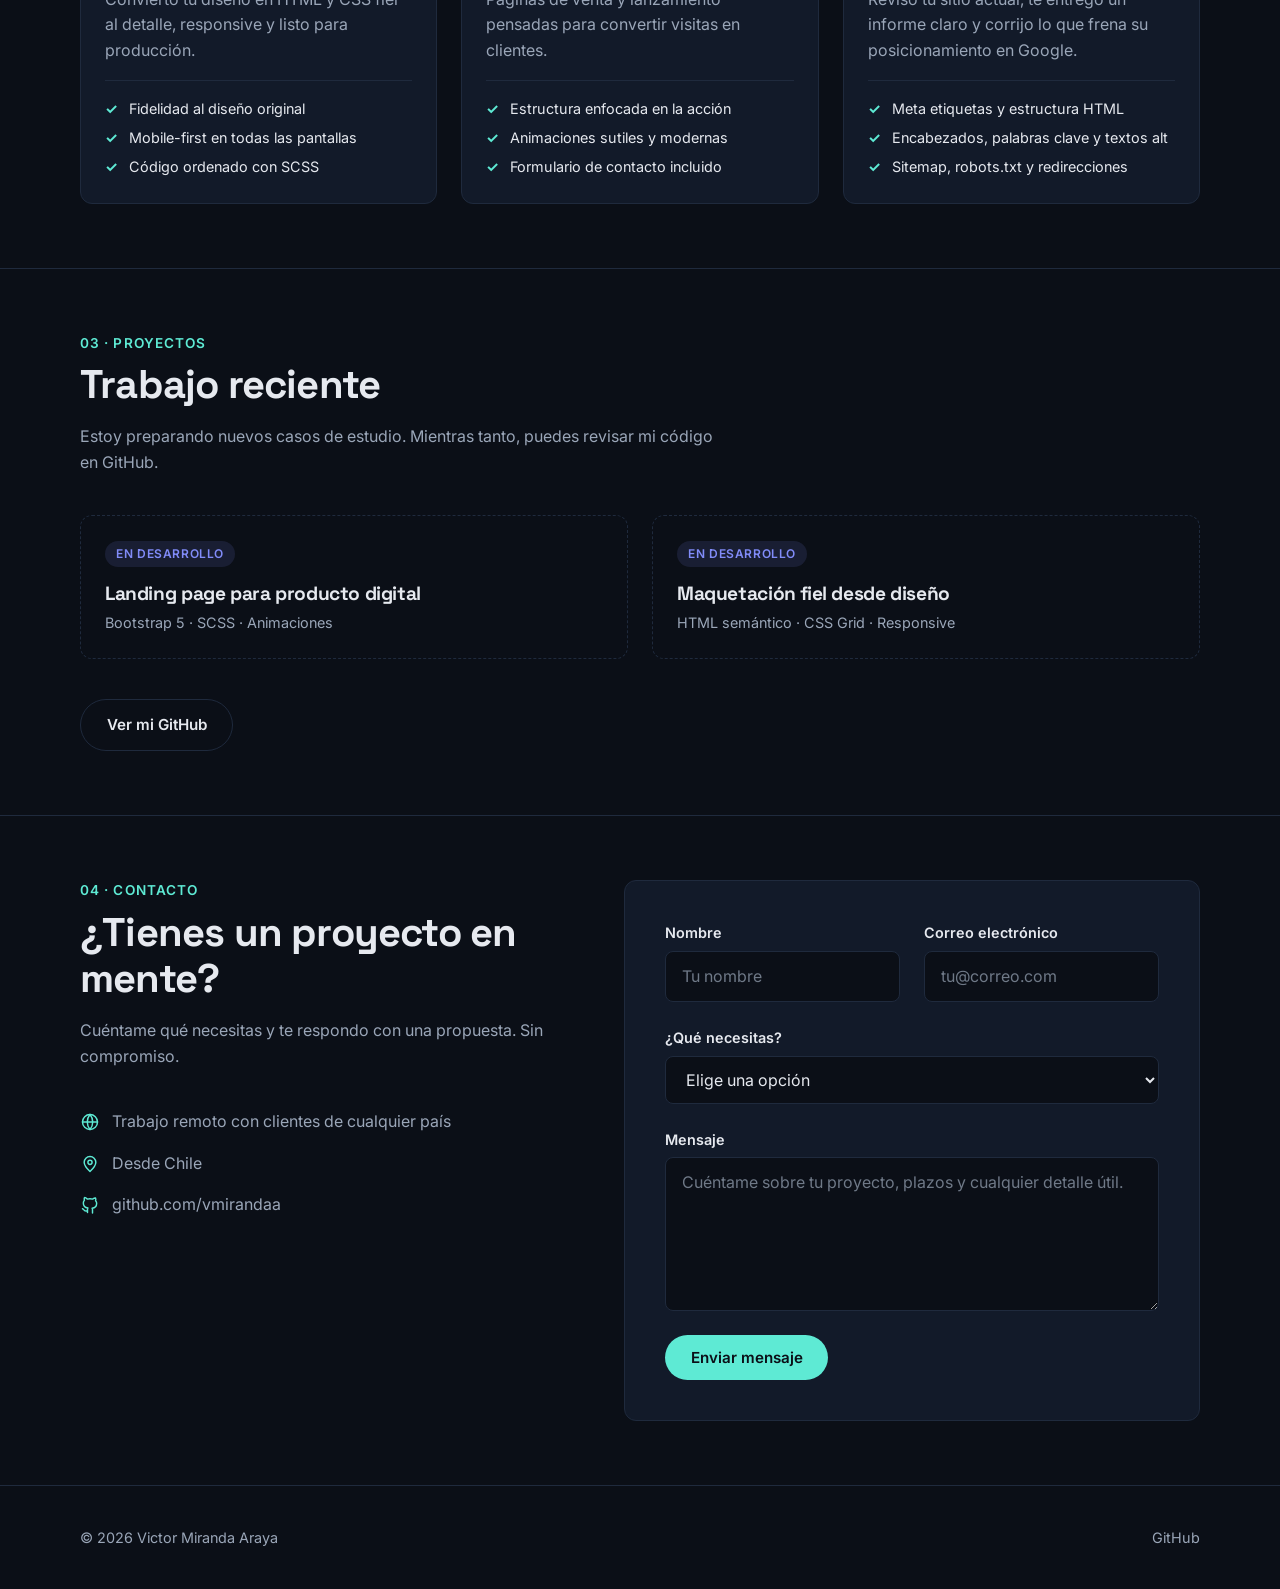
==== commit 99e6cc32: "Usa la URL definitiva vma-dev.netlify.app en SEO Actualiza canonical, hreflang, Open Graph, sitemap " ====
--- a/index.html
+++ b/index.html
@@ -8,18 +8,17 @@
   <title>Victor Miranda Araya | Desarrollador Front-End</title>
   <meta name="description" content="Victor Miranda Araya, desarrollador front-end. Maquetación web responsive desde diseño, landing pages y SEO técnico para sitios accesibles y bien posicionados." />
   <meta name="author" content="Victor Miranda Araya" />
-  <!-- TODO: actualizar la URL cuando el sitio esté publicado en Netlify -->
-  <link rel="canonical" href="https://victormiranda.netlify.app/" />
+  <link rel="canonical" href="https://vma-dev.netlify.app/" />
   <!-- Versiones por idioma: le dicen a Google que /en/ es la traducción de esta página -->
-  <link rel="alternate" hreflang="es" href="https://victormiranda.netlify.app/" />
-  <link rel="alternate" hreflang="en" href="https://victormiranda.netlify.app/en/" />
-  <link rel="alternate" hreflang="x-default" href="https://victormiranda.netlify.app/" />
+  <link rel="alternate" hreflang="es" href="https://vma-dev.netlify.app/" />
+  <link rel="alternate" hreflang="en" href="https://vma-dev.netlify.app/en/" />
+  <link rel="alternate" hreflang="x-default" href="https://vma-dev.netlify.app/" />
 
   <!-- Vista previa al compartir el enlace (LinkedIn, WhatsApp, etc.) -->
   <meta property="og:type" content="website" />
   <meta property="og:title" content="Victor Miranda Araya | Desarrollador Front-End" />
   <meta property="og:description" content="Maquetación web responsive, landing pages y SEO técnico." />
-  <meta property="og:url" content="https://victormiranda.netlify.app/" />
+  <meta property="og:url" content="https://vma-dev.netlify.app/" />
   <meta property="og:locale" content="es_CL" />
   <meta property="og:locale:alternate" content="en_US" />
 
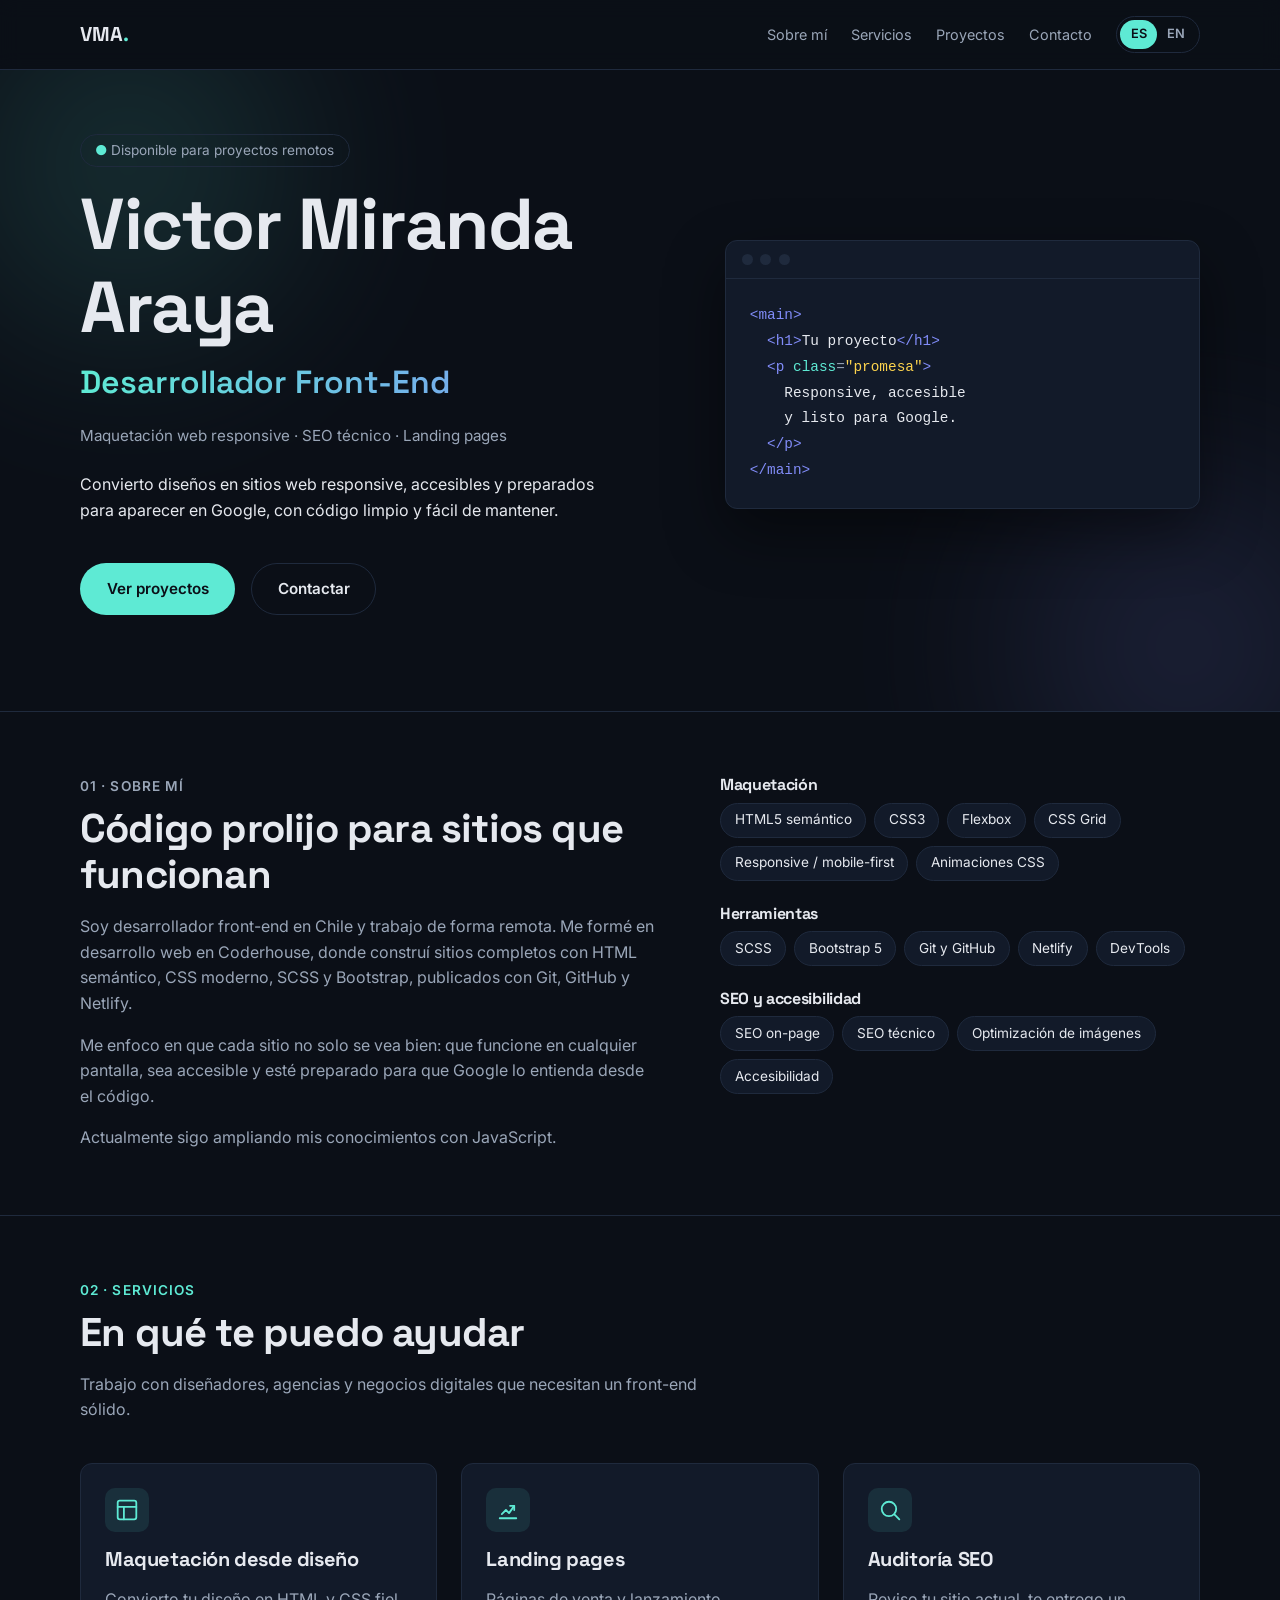
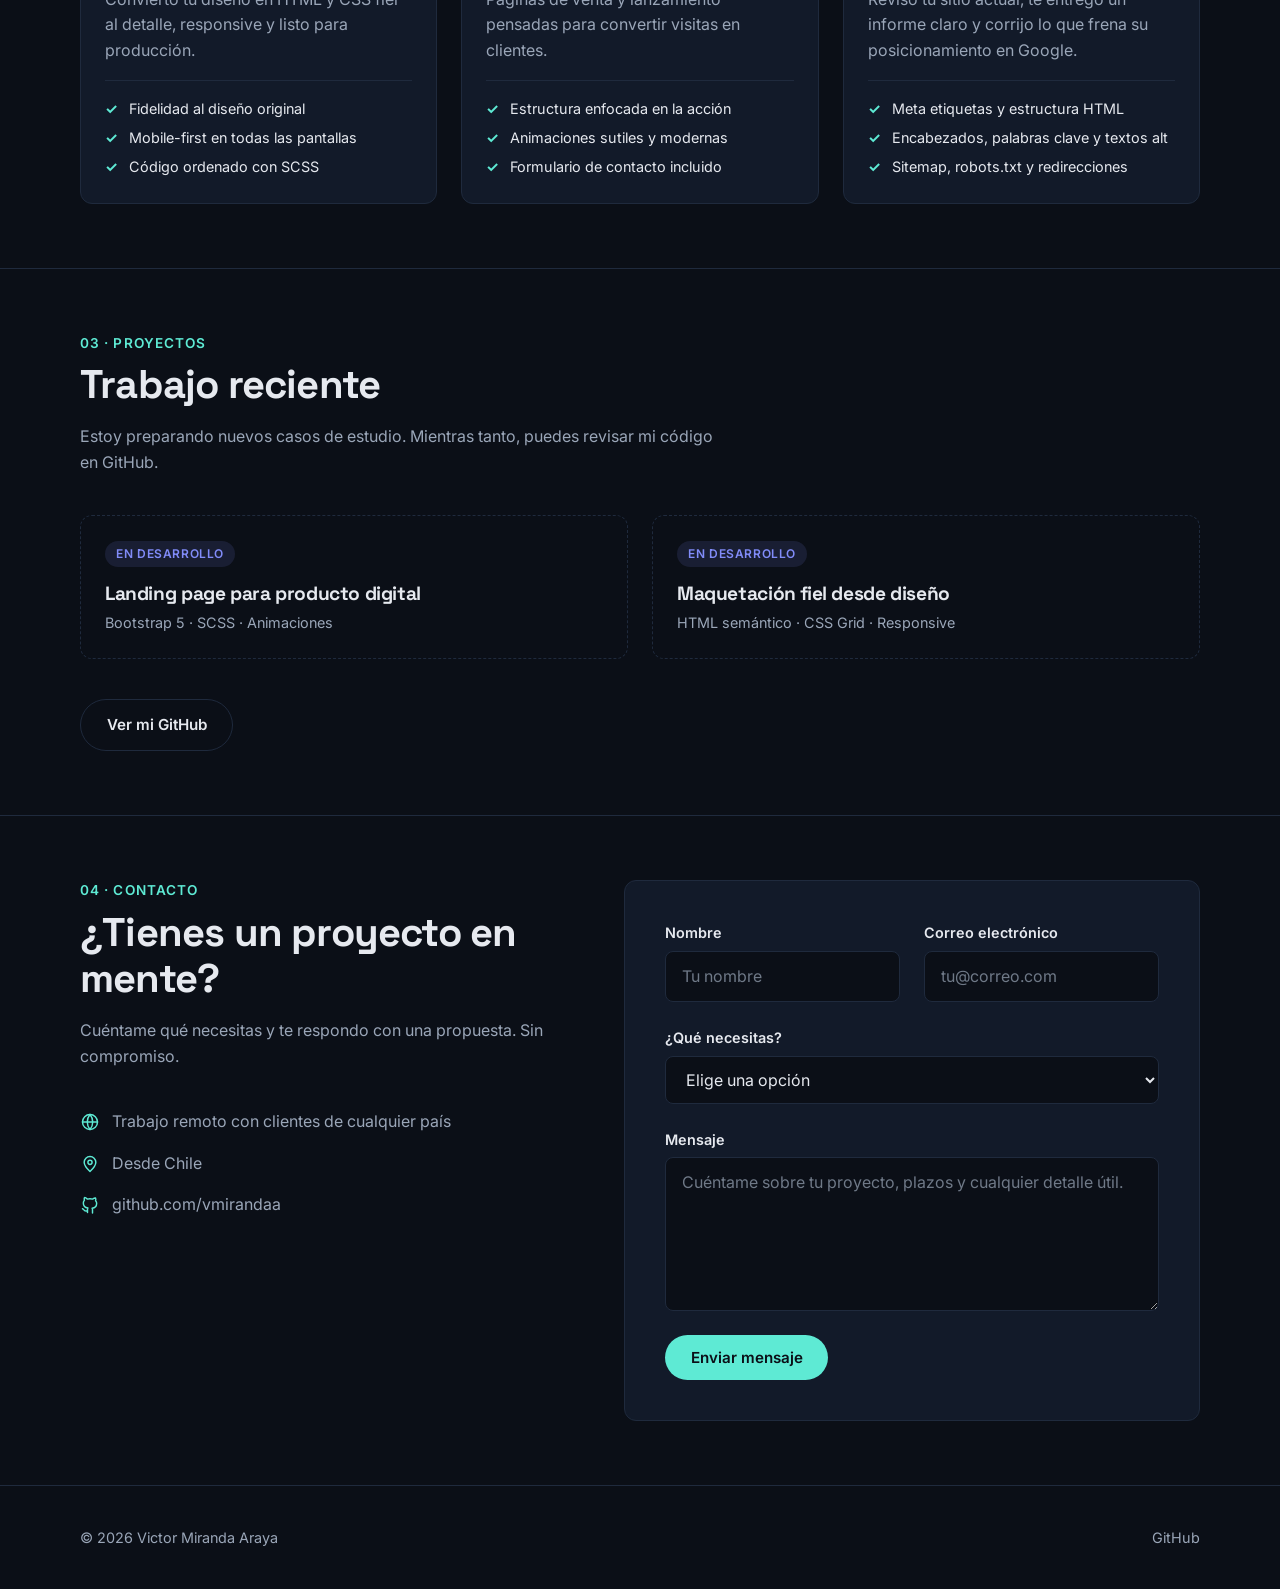
==== commit a49c9f8d: "Agrega verificación de Google Search Console Co-Authored-By: Claude Opus 5.5 <noreply@anthropic.com>" ====
--- a/index.html
+++ b/index.html
@@ -8,6 +8,8 @@
   <title>Victor Miranda Araya | Desarrollador Front-End</title>
   <meta name="description" content="Victor Miranda Araya, desarrollador front-end. Maquetación web responsive desde diseño, landing pages y SEO técnico para sitios accesibles y bien posicionados." />
   <meta name="author" content="Victor Miranda Araya" />
+  <!-- Verificación de propiedad en Google Search Console -->
+  <meta name="google-site-verification" content="hRMfkOB0FETr08I6JnB7wmdMzLk_KoRL4sXRIrZf5jw" />
   <link rel="canonical" href="https://vma-dev.netlify.app/" />
   <!-- Versiones por idioma: le dicen a Google que /en/ es la traducción de esta página -->
   <link rel="alternate" hreflang="es" href="https://vma-dev.netlify.app/" />
